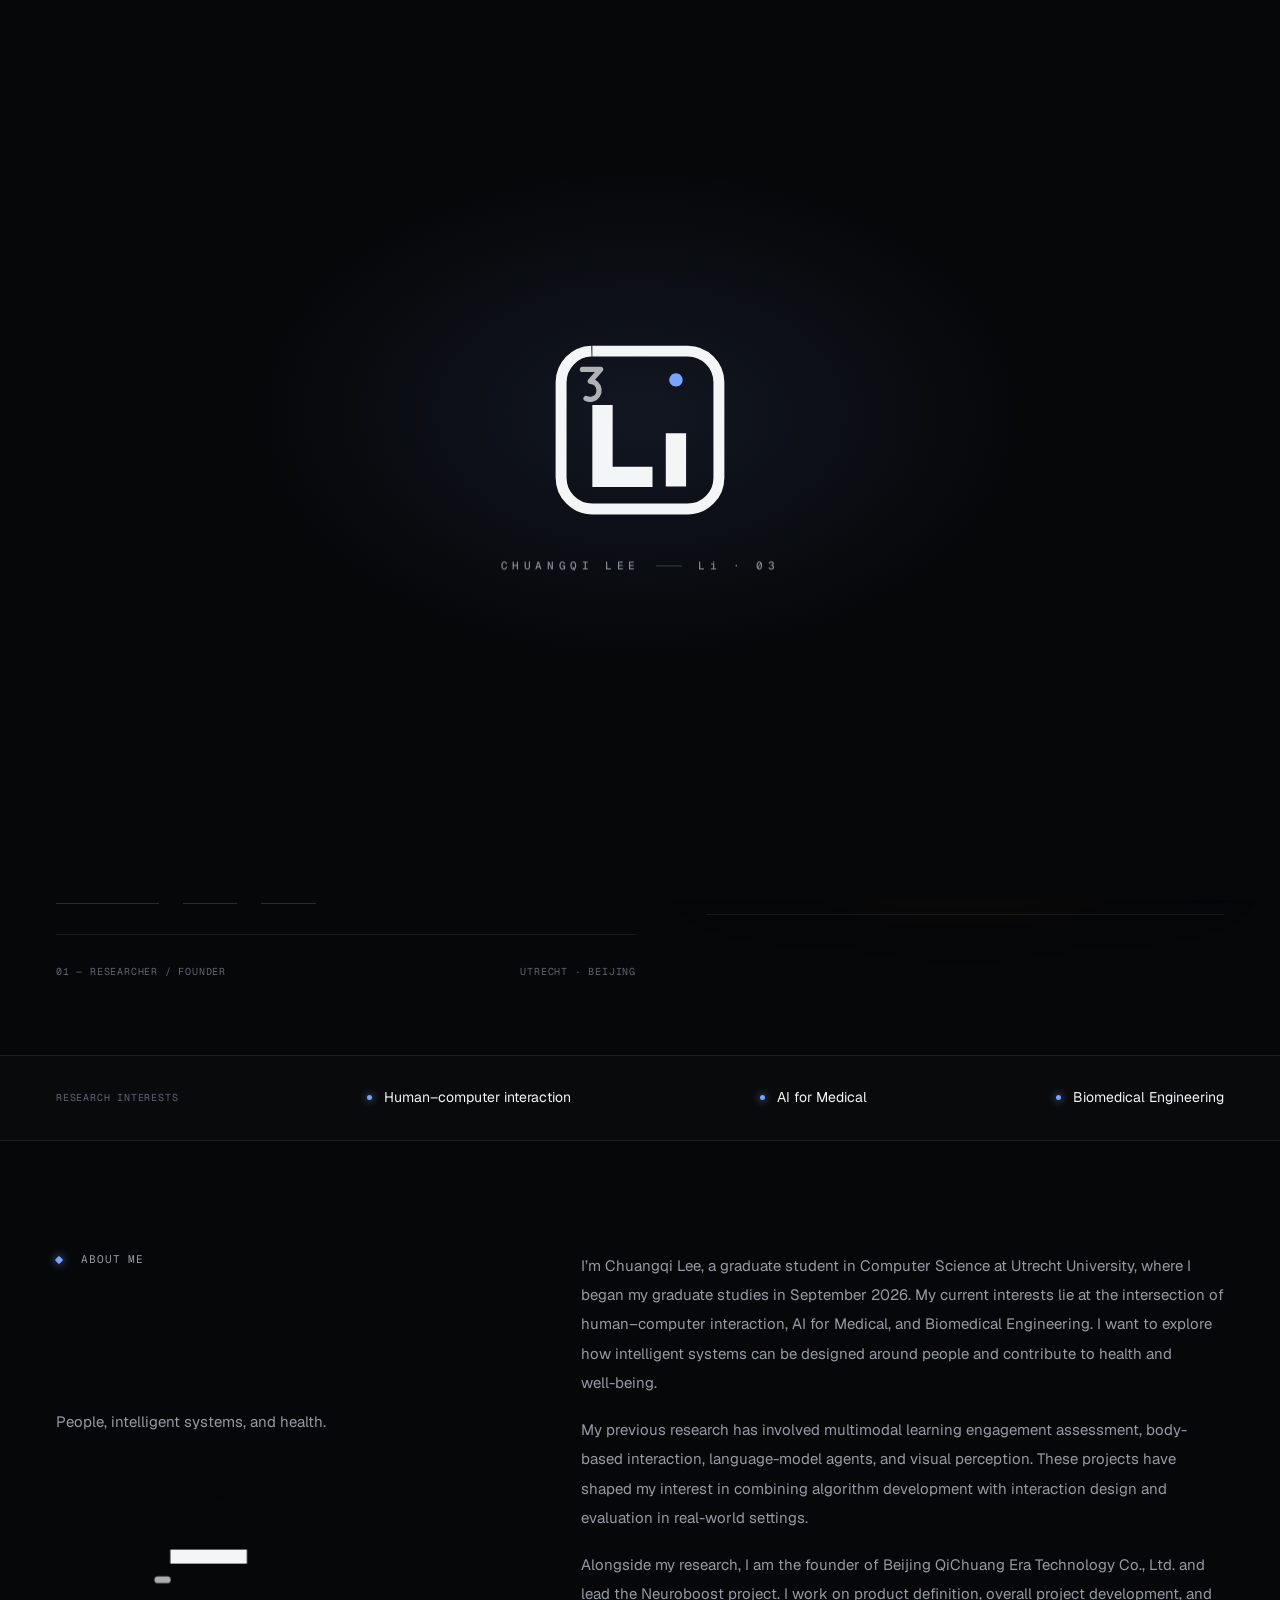
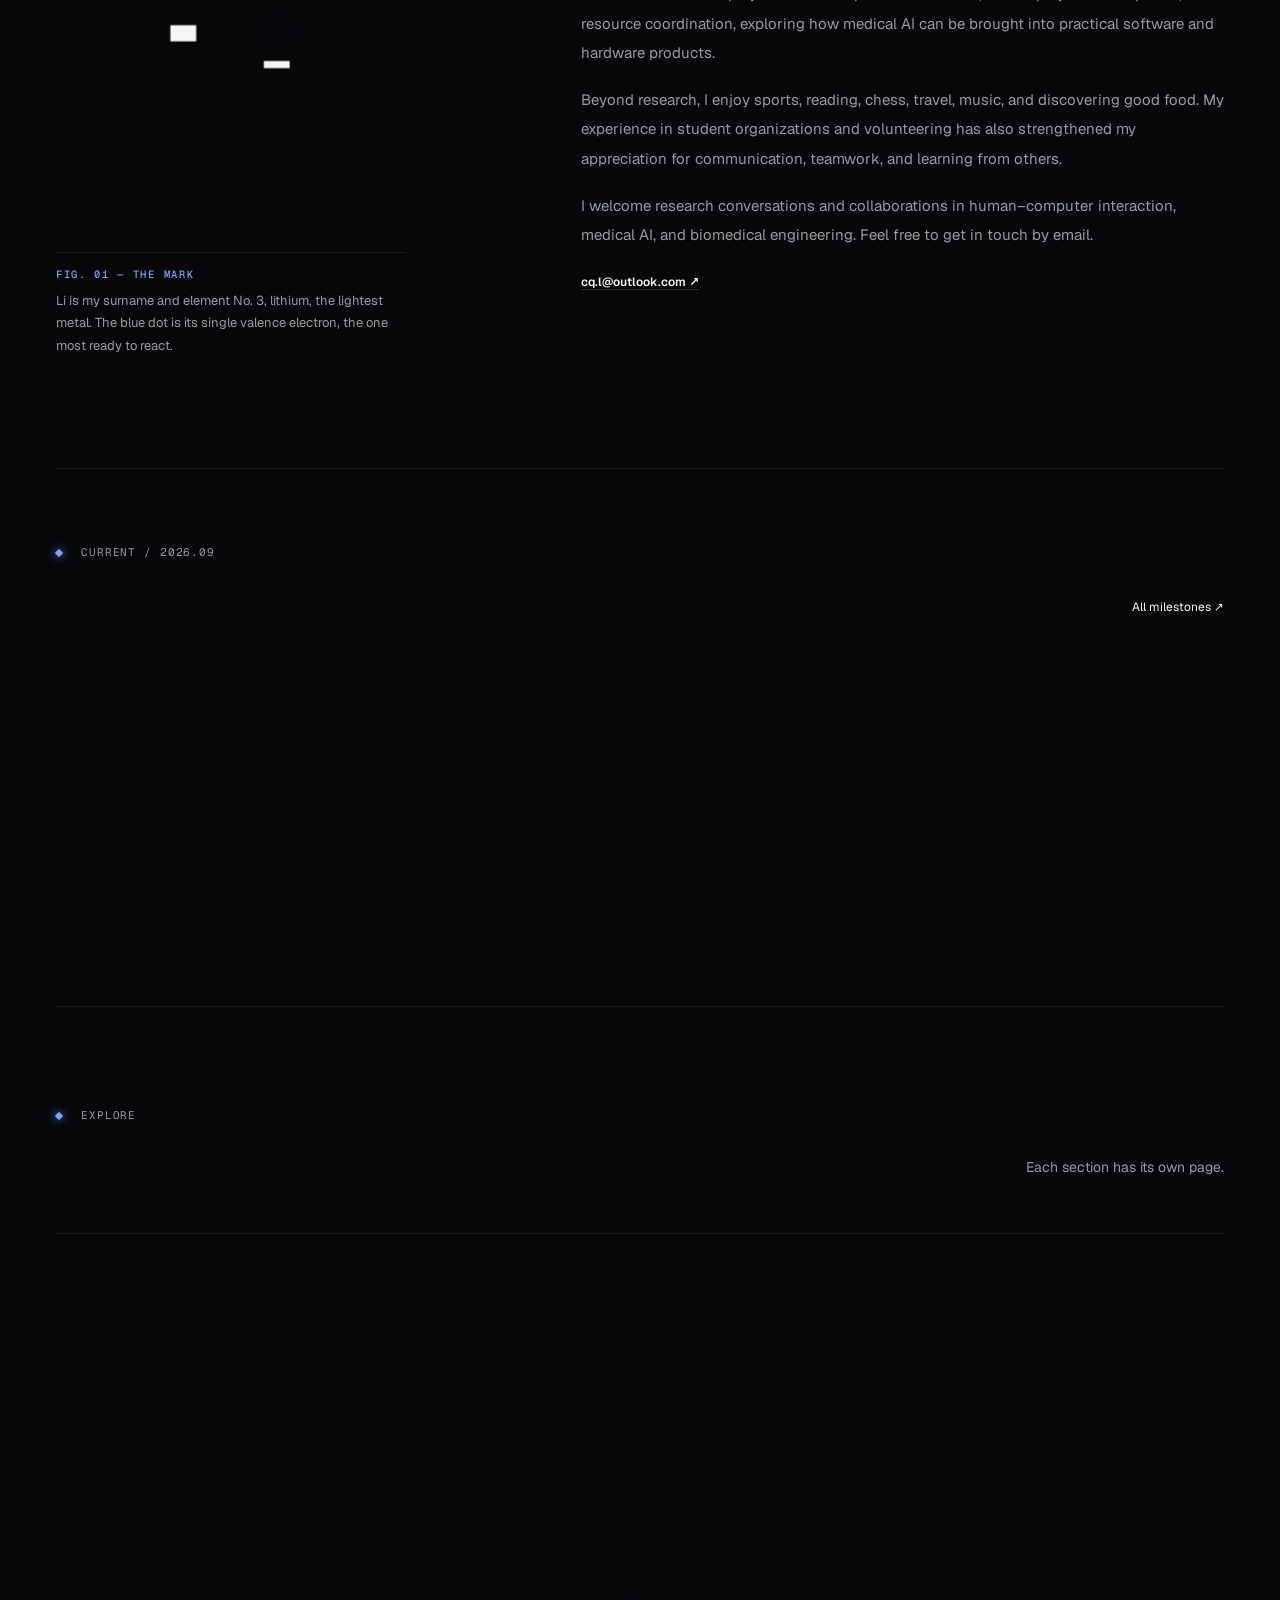
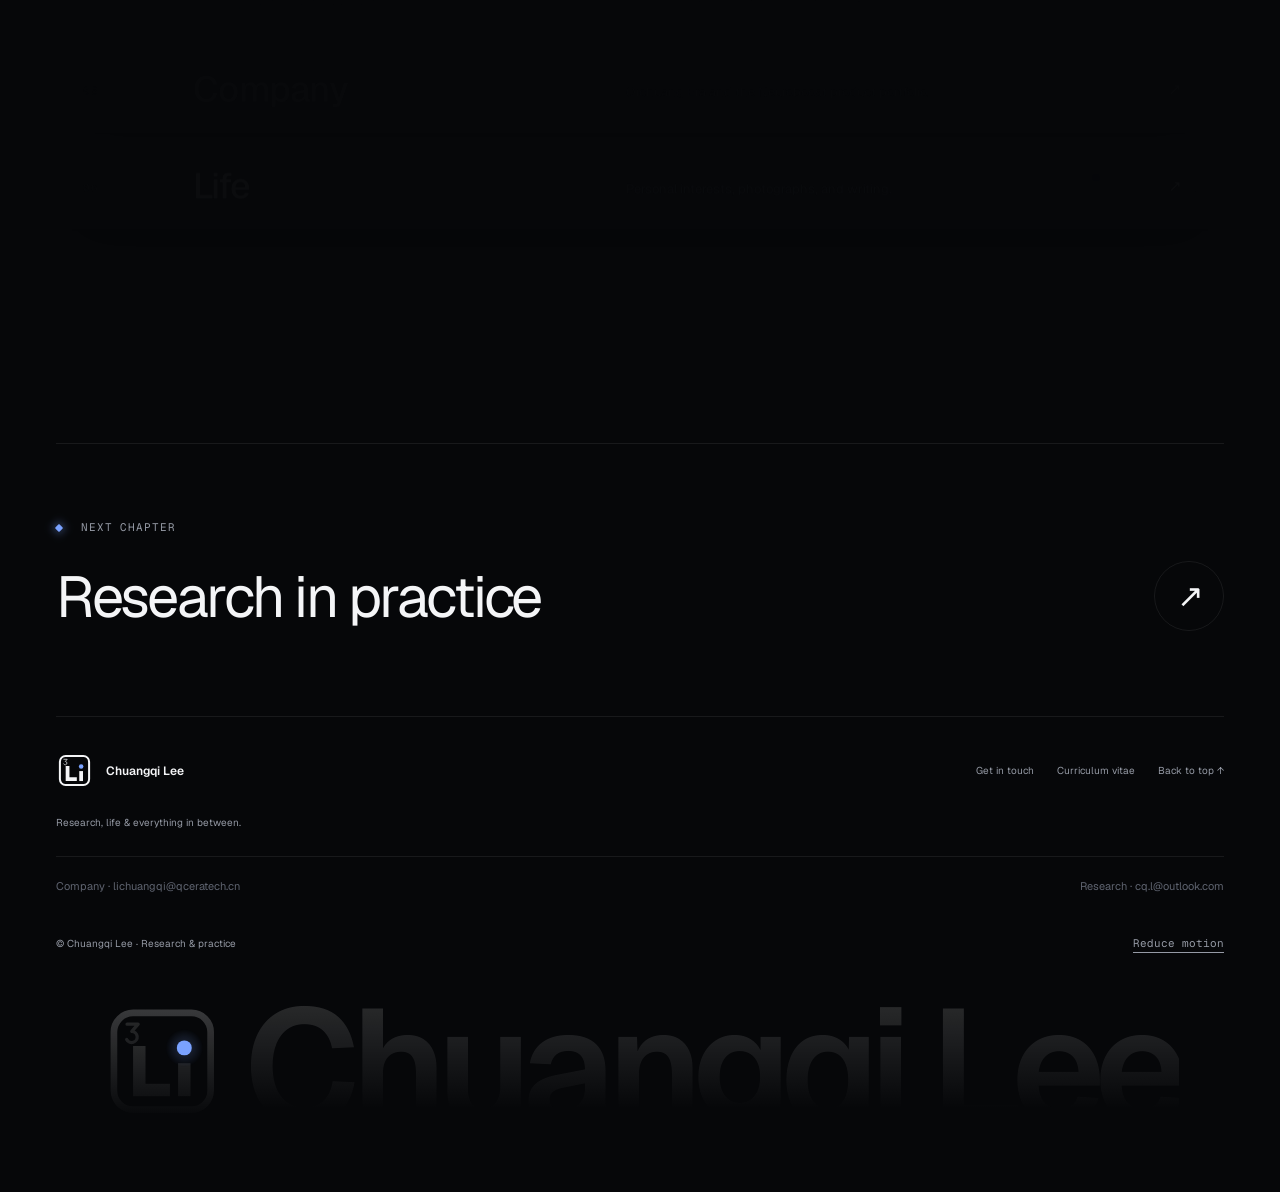
==== docs/about/index.html @ 519a8901 "Publish personal website from supplied archive" ====
<!doctype html><html lang="en"><head><meta charset="utf-8"><meta http-equiv="refresh" content="0;url=../index.html"><title>Chuangqi Lee</title></head><body><a href="../index.html">Continue / 继续浏览</a></body></html>
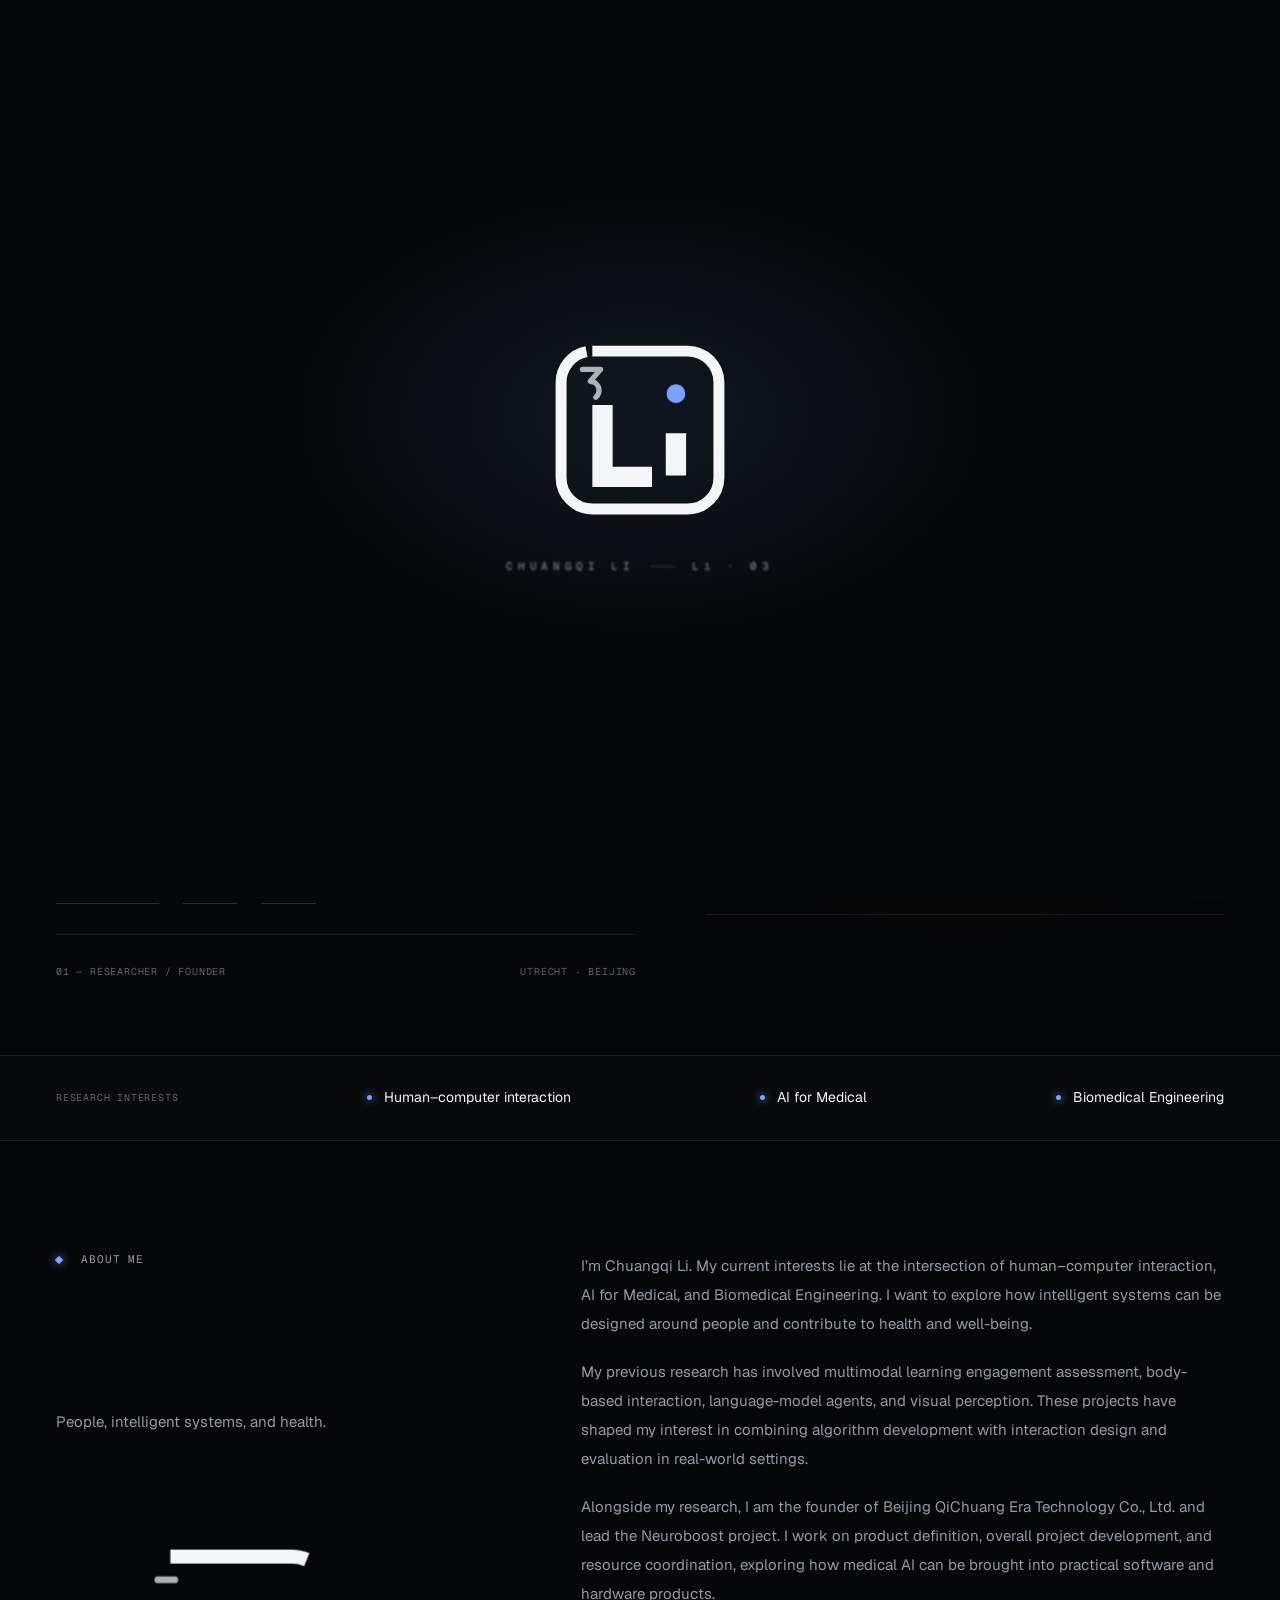
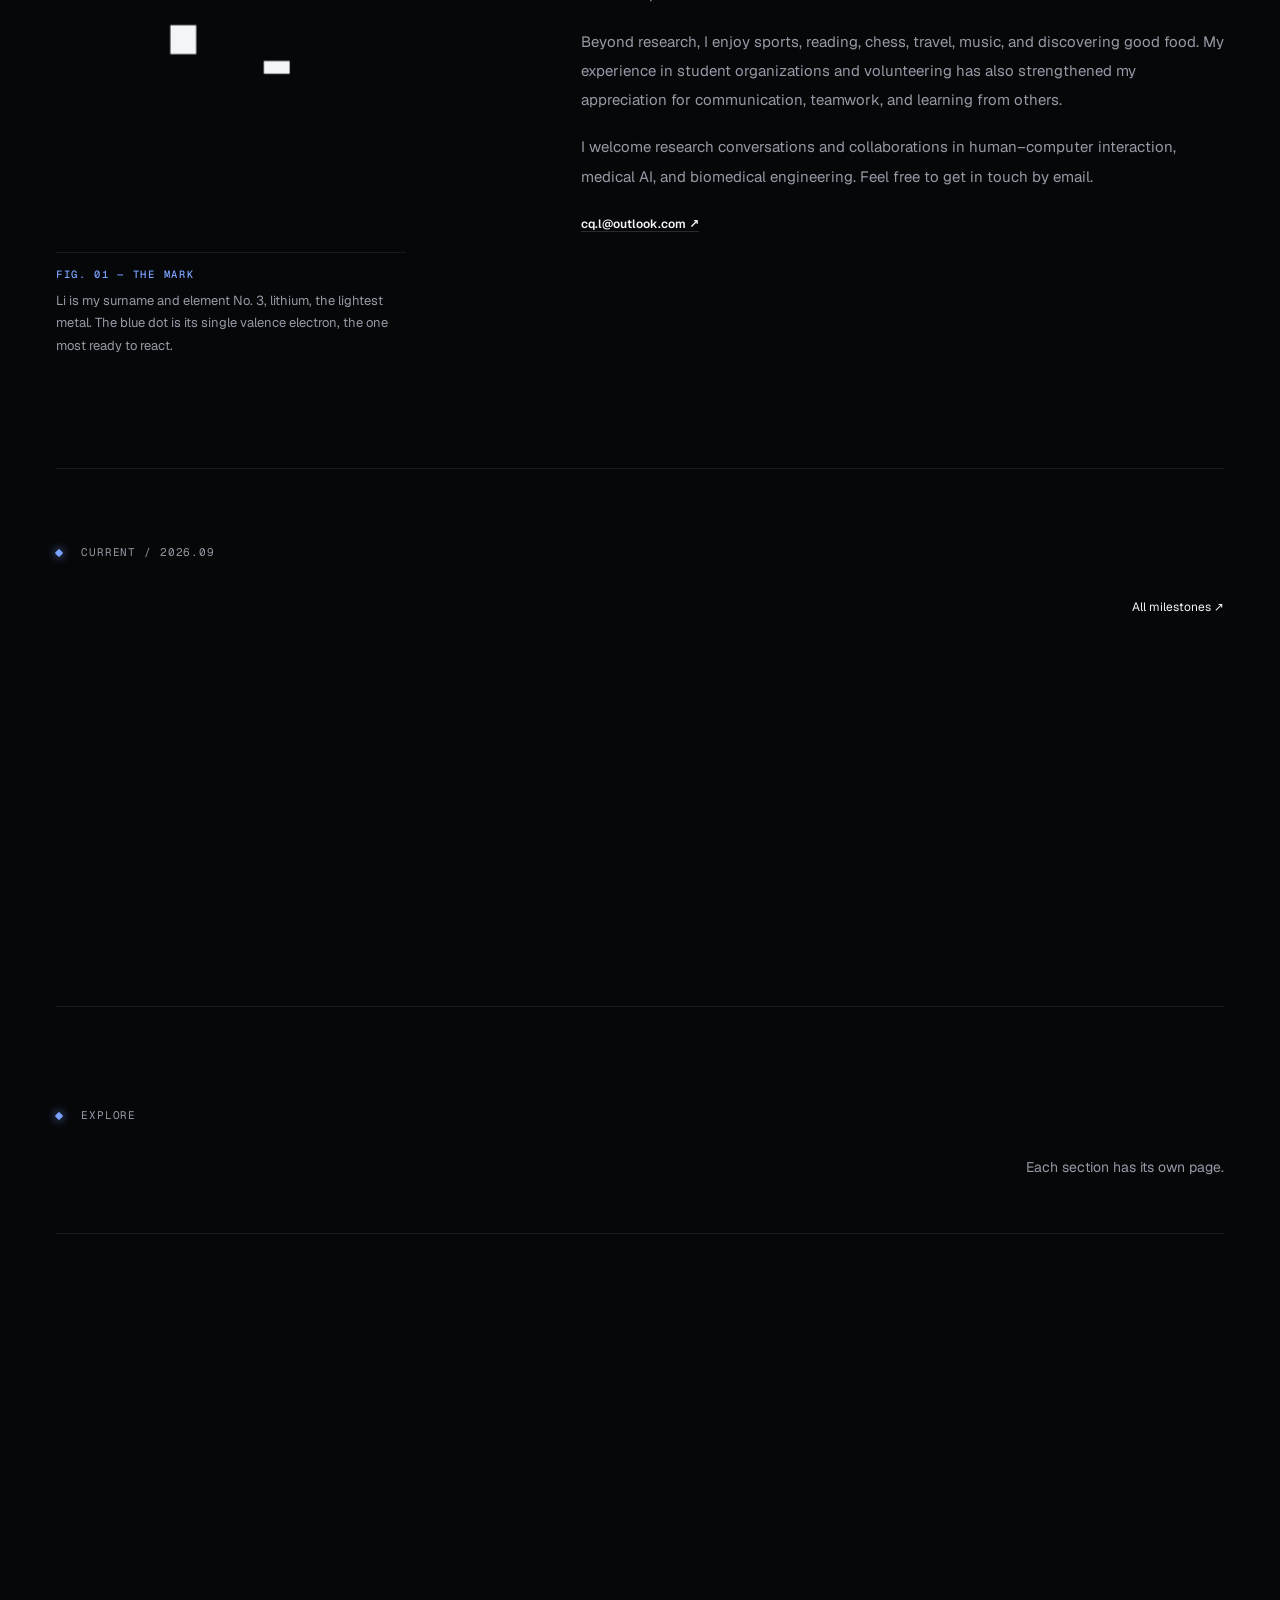
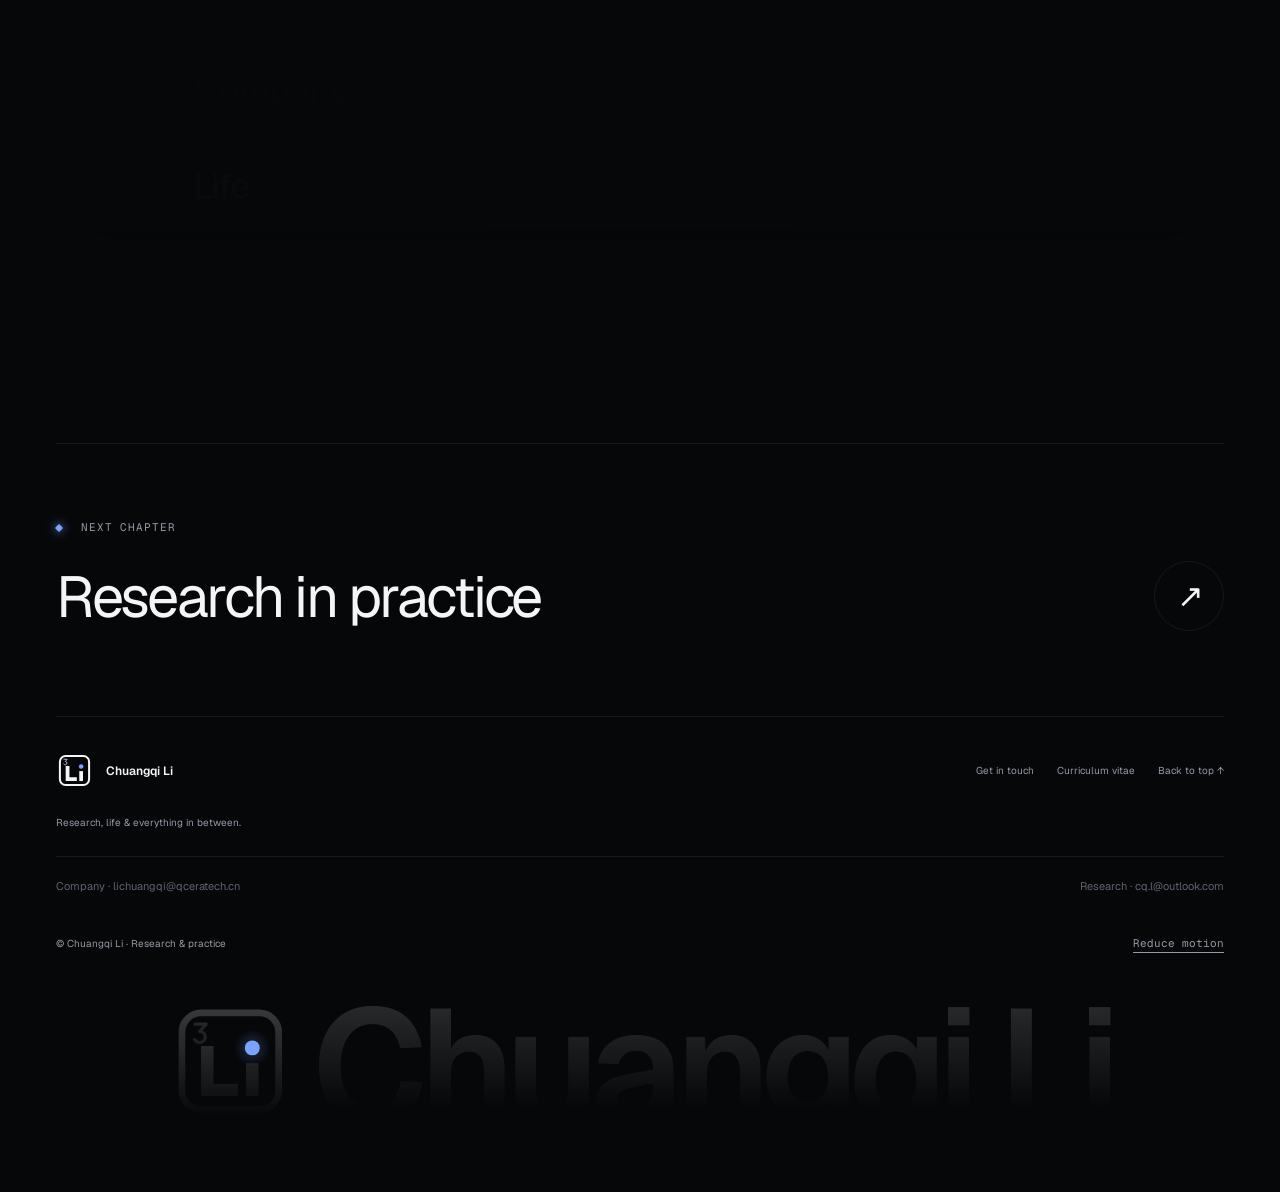
==== commit c39daefc: "Update personal name, education, and project site URLs" ====
--- a/docs/about/index.html
+++ b/docs/about/index.html
@@ -1 +1 @@
-<!doctype html><html lang="en"><head><meta charset="utf-8"><meta http-equiv="refresh" content="0;url=../index.html"><title>Chuangqi Lee</title></head><body><a href="../index.html">Continue / 继续浏览</a></body></html>+<!doctype html><html lang="en"><head><meta charset="utf-8"><meta http-equiv="refresh" content="0;url=../index.html"><title>Chuangqi Li</title></head><body><a href="../index.html">Continue / 继续浏览</a></body></html>
